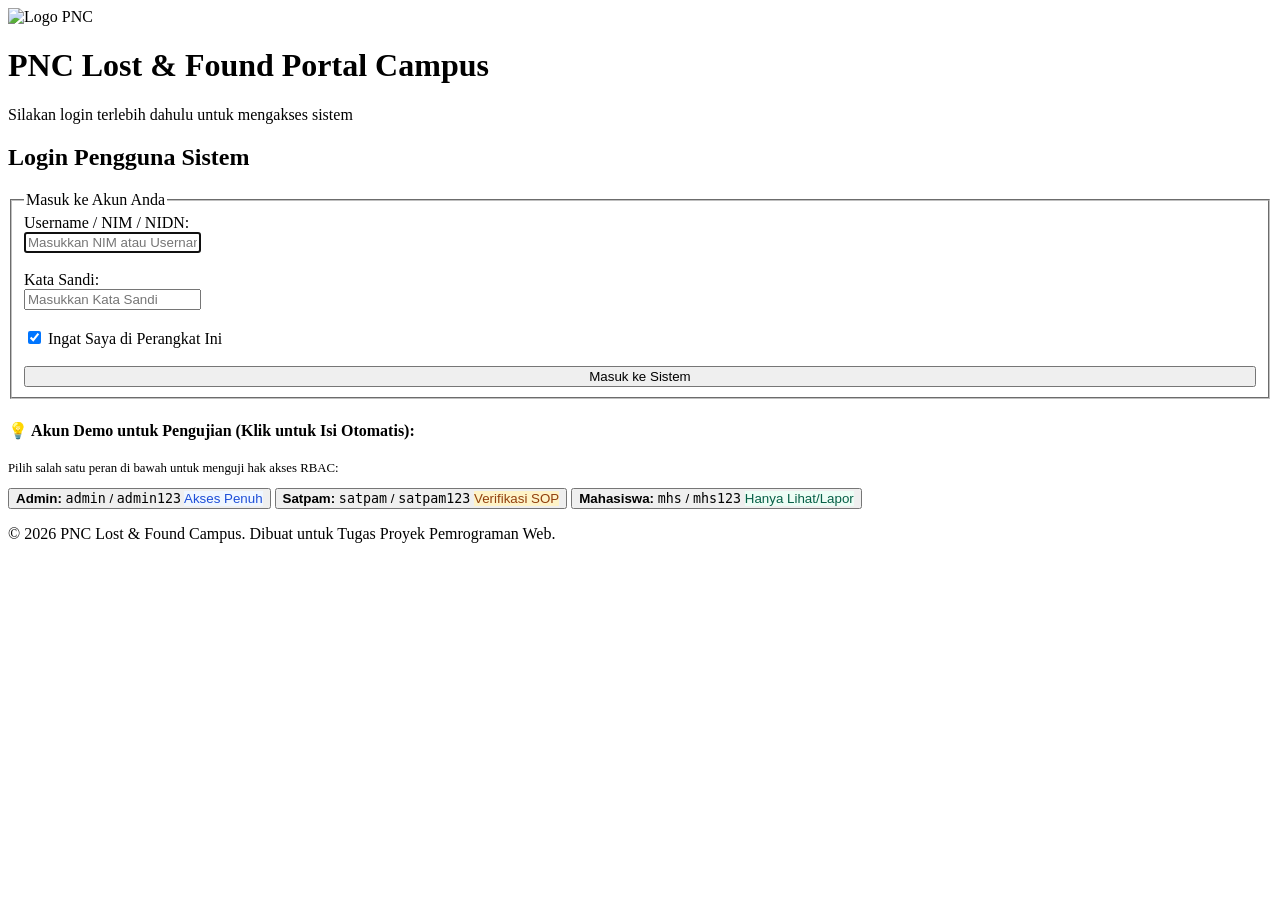
==== login.html @ 86faf78c "menambahkan index dan login" ====
<!DOCTYPE html>
<html lang="id">
<head>
    <meta charset="UTF-8">
    <meta name="viewport" content="width=device-width, initial-scale=1.0">
    <title>Login - PNC Lost & Found Campus</title>
    <link rel="stylesheet" href="style.css">
</head>
<body>

    <div class="login-wrapper">
        <header class="login-header">
            <img src="Logo-PNC-3.png" alt="Logo PNC" class="login-logo">
            <h1>PNC Lost &amp; Found Portal Campus</h1>
            <p>Silakan login terlebih dahulu untuk mengakses sistem</p>
        </header>

        <main>
            <section>
                <h2>Login Pengguna Sistem</h2>
                <div id="login-error" class="login-error-alert" role="alert"></div>
                
                <form id="login-form" onsubmit="handleLogin(event)">
                    <fieldset>
                        <legend>Masuk ke Akun Anda</legend>

                        <label for="username">Username / NIM / NIDN:</label><br>
                        <input type="text" id="username" name="username" placeholder="Masukkan NIM atau Username" required autofocus><br><br>

                        <label for="password">Kata Sandi:</label><br>
                        <input type="password" id="password" name="password" placeholder="Masukkan Kata Sandi" required><br><br>

                        <input type="checkbox" id="remember" name="remember" checked>
                        <label for="remember">Ingat Saya di Perangkat Ini</label><br><br>

                        <button type="submit" id="btn-login" style="width: 100%;">Masuk ke Sistem</button>
                    </fieldset>
                </form>

                <!-- Box Bantuan Akun Demo untuk Pengujian -->
                <div class="login-demo-box">
                    <h4>💡 Akun Demo untuk Pengujian (Klik untuk Isi Otomatis):</h4>
                    <p style="font-size: 0.8rem; color: var(--text-muted); margin: 0 0 0.75rem 0;">Pilih salah satu peran di bawah untuk menguji hak akses RBAC:</p>
                    <div class="demo-account-list">
                        <button type="button" class="demo-account-btn" onclick="quickFill('admin')" title="Klik untuk isi form dengan akun Admin">
                            <span><strong>Admin:</strong> <code>admin</code> / <code>admin123</code></span>
                            <span class="badge" style="background: #EFF6FF; color: #1D4ED8;">Akses Penuh</span>
                        </button>
                        <button type="button" class="demo-account-btn" onclick="quickFill('satpam')" title="Klik untuk isi form dengan akun Satpam">
                            <span><strong>Satpam:</strong> <code>satpam</code> / <code>satpam123</code></span>
                            <span class="badge" style="background: #FEF3C7; color: #92400E;">Verifikasi SOP</span>
                        </button>
                        <button type="button" class="demo-account-btn" onclick="quickFill('mhs')" title="Klik untuk isi form dengan akun Mahasiswa">
                            <span><strong>Mahasiswa:</strong> <code>mhs</code> / <code>mhs123</code></span>
                            <span class="badge" style="background: #ECFDF5; color: #065F46;">Hanya Lihat/Lapor</span>
                        </button>
                    </div>
                </div>
            </section>
        </main>

        <footer>
            <p>&copy; 2026 PNC Lost &amp; Found Campus. Dibuat untuk Tugas Proyek Pemrograman Web.</p>
        </footer>
    </div>

    <!-- Script Autentikasi Mock & RBAC Storage -->
    <script>
        const ACCOUNTS = {
            'admin': { pass: 'admin123', role: 'admin', label: 'Admin', name: 'Administrator' },
            'satpam': { pass: 'satpam123', role: 'satpam', label: 'Satpam', name: 'Petugas Satpam' },
            'mhs': { pass: 'mhs123', role: 'mahasiswa', label: 'Mahasiswa', name: 'Mahasiswa PNC' }
        };

        function quickFill(user) {
            if (ACCOUNTS[user]) {
                document.getElementById('username').value = user;
                document.getElementById('password').value = ACCOUNTS[user].pass;
                const err = document.getElementById('login-error');
                if (err) err.style.display = 'none';
            }
        }

        function handleLogin(e) {
            e.preventDefault();
            const u = document.getElementById('username').value.trim();
            const p = document.getElementById('password').value;
            const errBox = document.getElementById('login-error');

            if (ACCOUNTS[u] && ACCOUNTS[u].pass === p) {
                const acc = ACCOUNTS[u];
                localStorage.setItem('pnc_user_role', 'role-' + acc.role);
                localStorage.setItem('pnc_username', u);
                localStorage.setItem('pnc_role_label', acc.label);
                localStorage.setItem('pnc_display_name', acc.name);
                // Redirect langsung ke dashboard sesuai kebutuhan BRD
                window.location.href = 'dashboard.html';
            } else {
                errBox.textContent = 'Username atau kata sandi tidak valid. Silakan gunakan salah satu akun demo di bawah.';
                errBox.style.display = 'block';
            }
        }
    </script>
</body>
</html>
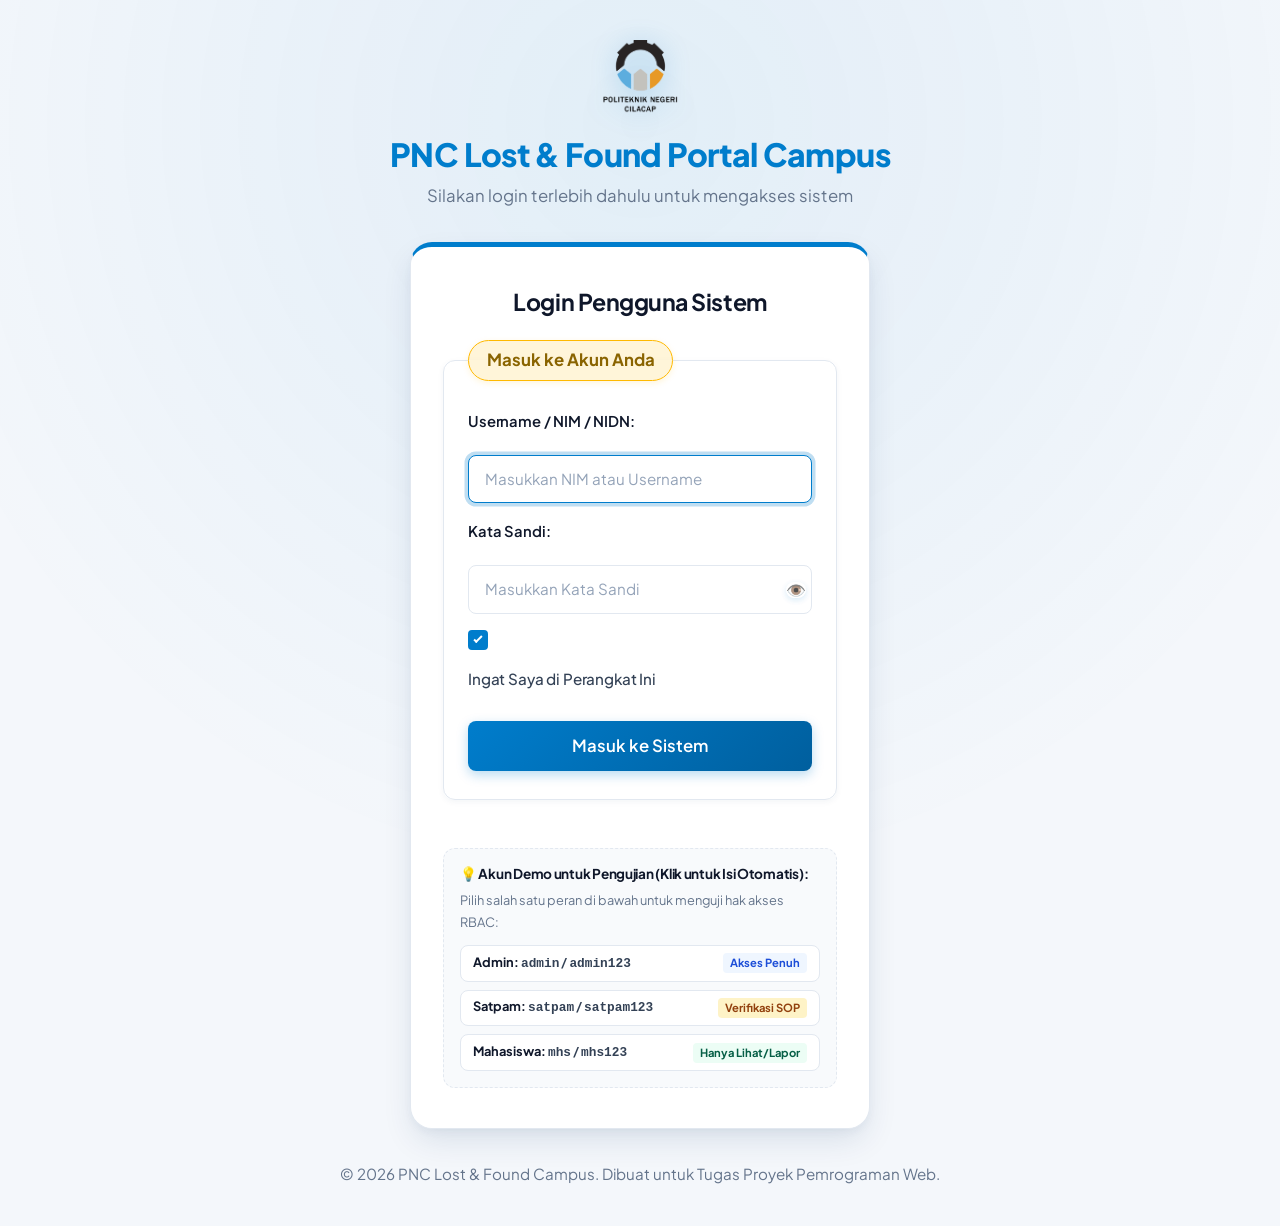
==== commit a239976d: "nambah file doang" ====
--- a/login.html
+++ b/login.html
@@ -5,6 +5,8 @@
     <meta name="viewport" content="width=device-width, initial-scale=1.0">
     <title>Login - PNC Lost & Found Campus</title>
     <link rel="stylesheet" href="style.css">
+    <script src="script.js"></script>
+</body>
 </head>
 <body>
 
--- a/style.css
+++ b/style.css
@@ -0,0 +1,2383 @@
+/* ==========================================================================
+   PNC LOST & FOUND CAMPUS - MODERN ADMIN DASHBOARD STYLESHEET
+   Design System:
+     Primary:        #007DCC (Royal Electric Blue - Sidebar & Brand)
+     Accent:         #FFB900 (Vibrant Warm Gold / Amber - Highlights & Badges)
+     Danger/Logout:  #D10056 (Vivid Crimson - Logout & Urgent Alerts)
+     Darker Accent:  #B2054C (Deep Rich Crimson Wine - Hover / Active)
+   Pure CSS Sidebar: Toggleable via CSS Checkbox Hack (NO JavaScript)
+   ========================================================================== */
+
+/* 1. Google Font Import */
+@import url('https://fonts.googleapis.com/css2?family=Plus+Jakarta+Sans:ital,wght@0,300;0,400;0,500;0,600;0,700;0,800;1,400;1,500&display=swap');
+
+/* 2. Design Tokens & CSS Custom Properties */
+:root {
+    /* Brand Core Palette */
+    --color-primary: #007DCC;
+    --color-primary-rgb: 0, 125, 204;
+    --color-primary-hover: #005F9E;
+    --color-primary-dark: #053358;
+    --color-primary-soft: rgba(0, 125, 204, 0.08);
+
+    --color-accent-gold: #FFB900;
+    --color-accent-gold-rgb: 255, 185, 0;
+    --color-accent-gold-hover: #E5A600;
+    --color-accent-gold-soft: rgba(255, 185, 0, 0.15);
+
+    --color-danger-logout: #D10056;
+    --color-danger-logout-rgb: 209, 0, 86;
+    --color-danger-hover: #B2054C;
+    --color-danger-soft: rgba(209, 0, 86, 0.12);
+
+    --color-accent-darker: #B2054C;
+    --color-accent-darker-hover: #8F043D;
+
+    /* Backgrounds & Canvas */
+    --color-bg-canvas: #F4F7FB;
+    --surface-card: #FFFFFF;
+    --surface-subtle: #F8FAFD;
+    --surface-border: #E2E8F0;
+    --surface-border-hover: #CBD5E1;
+
+    /* Typography & Contrast */
+    --text-heading: #0F172A;
+    --text-body: #334155;
+    --text-muted: #64748B;
+    --text-light: #94A3B8;
+    --text-white: #FFFFFF;
+
+    /* Layout Dimensions */
+    --sidebar-width: 270px;
+
+    /* Shadows & Elevation */
+    --shadow-xs: 0 1px 2px rgba(0, 0, 0, 0.04);
+    --shadow-sm: 0 2px 6px rgba(0, 50, 100, 0.05);
+    --shadow-md: 0 6px 18px -2px rgba(0, 50, 100, 0.08), 0 2px 6px -1px rgba(0, 50, 100, 0.04);
+    --shadow-lg: 0 14px 32px -4px rgba(0, 50, 100, 0.12), 0 4px 10px -2px rgba(0, 50, 100, 0.05);
+    --shadow-hover: 0 16px 36px -4px rgba(0, 50, 100, 0.15), 0 6px 14px -2px rgba(0, 50, 100, 0.06);
+    --shadow-focus: 0 0 0 3.5px rgba(0, 125, 204, 0.25);
+
+    /* Rounded Radii */
+    --radius-sm: 8px;
+    --radius-md: 12px;
+    --radius-lg: 16px;
+    --radius-xl: 22px;
+    --radius-pill: 9999px;
+
+    /* Smooth Transitions */
+    --transition-fast: 0.15s ease;
+    --transition-normal: 0.25s ease;
+    --transition-smooth: 0.32s cubic-bezier(0.2, 0.8, 0.2, 1);
+}
+
+/* 3. Global Reset & Base Setup */
+*, *::before, *::after {
+    box-sizing: border-box;
+    margin: 0;
+    padding: 0;
+}
+
+html {
+    scroll-behavior: smooth;
+    -webkit-font-smoothing: antialiased;
+    -moz-osx-font-smoothing: grayscale;
+    font-size: 16px;
+}
+
+body {
+    font-family: 'Plus Jakarta Sans', -apple-system, BlinkMacSystemFont, 'Segoe UI', Roboto, Helvetica, Arial, sans-serif;
+    background-color: var(--color-bg-canvas);
+    color: var(--text-body);
+    line-height: 1.65;
+    min-height: 100vh;
+    overflow-x: hidden;
+}
+
+/* Remove default harsh horizontal rules from legacy HTML markup */
+hr {
+    display: none;
+}
+
+img {
+    max-width: 100%;
+    height: auto;
+    display: block;
+}
+
+/* 4. Typography Hierarchy & Contrast */
+h1, h2, h3, h4, h5, h6 {
+    color: var(--text-heading);
+    font-weight: 700;
+    line-height: 1.25;
+    letter-spacing: -0.02em;
+}
+
+h1 {
+    font-size: 1.75rem;
+    font-weight: 800;
+}
+
+h2 {
+    font-size: 1.5rem;
+    margin-bottom: 0.85rem;
+    position: relative;
+}
+
+h3 {
+    font-size: 1.2rem;
+    margin-bottom: 0.75rem;
+}
+
+p {
+    margin-bottom: 1rem;
+    font-size: 0.95rem;
+}
+
+p:last-child {
+    margin-bottom: 0;
+}
+
+strong {
+    color: var(--text-heading);
+    font-weight: 700;
+}
+
+small {
+    font-size: 0.85rem;
+    color: var(--text-muted);
+}
+
+a {
+    color: var(--color-primary);
+    text-decoration: none;
+    font-weight: 600;
+    transition: color var(--transition-fast), transform var(--transition-fast);
+}
+
+a:hover {
+    color: var(--color-primary-hover);
+}
+
+a:focus-visible {
+    outline: 2px solid var(--color-primary);
+    outline-offset: 3px;
+    border-radius: var(--radius-sm);
+}
+
+/* ==========================================================================
+   5. PURE CSS SIDEBAR TOGGLE (CSS CHECKBOX HACK - NO JAVASCRIPT)
+   ========================================================================== */
+
+/* The hidden checkbox input controller */
+.sidebar-toggle-input {
+    position: fixed;
+    top: -9999px;
+    left: -9999px;
+    opacity: 0;
+    pointer-events: none;
+    visibility: hidden;
+}
+
+/* Mobile Backdrop Overlay */
+.sidebar-backdrop {
+    display: none;
+    position: fixed;
+    inset: 0;
+    background: rgba(5, 51, 88, 0.5);
+    backdrop-filter: blur(3px);
+    -webkit-backdrop-filter: blur(3px);
+    z-index: 998;
+    opacity: 0;
+    pointer-events: none;
+    transition: opacity var(--transition-smooth);
+    cursor: pointer;
+}
+
+/* Hamburger Menu Toggle Button (Label) */
+.sidebar-toggle-btn {
+    display: inline-flex;
+    flex-direction: column;
+    justify-content: center;
+    align-items: center;
+    gap: 4.5px;
+    width: 42px;
+    height: 42px;
+    background: var(--color-primary-soft);
+    border: 1.5px solid rgba(0, 125, 204, 0.18);
+    border-radius: var(--radius-sm);
+    cursor: pointer;
+    transition: all var(--transition-normal);
+    flex-shrink: 0;
+}
+
+.sidebar-toggle-btn:hover {
+    background: var(--color-primary);
+    border-color: var(--color-primary);
+    box-shadow: 0 4px 12px rgba(0, 125, 204, 0.25);
+}
+
+.sidebar-toggle-btn:hover .hamburger-bar {
+    background: #FFFFFF;
+}
+
+.hamburger-bar {
+    width: 20px;
+    height: 2.2px;
+    background: var(--color-primary);
+    border-radius: 2px;
+    transition: all var(--transition-normal);
+}
+
+/* Mobile Sidebar Close Button inside Sidebar Header */
+.sidebar-close-btn {
+    display: none;
+    width: 32px;
+    height: 32px;
+    border-radius: 8px;
+    background: rgba(255, 255, 255, 0.15);
+    color: #FFFFFF;
+    font-size: 1.4rem;
+    line-height: 1;
+    align-items: center;
+    justify-content: center;
+    cursor: pointer;
+    margin-left: auto;
+    transition: background var(--transition-fast);
+}
+
+.sidebar-close-btn:hover {
+    background: rgba(255, 255, 255, 0.28);
+}
+
+/* ==========================================================================
+   6. Sidebar Layout & Sliding Transitions
+   ========================================================================== */
+
+/* Main Layout Wrapper */
+.app-layout {
+    display: flex;
+    min-height: 100vh;
+    background-color: var(--color-bg-canvas);
+    width: 100%;
+    position: relative;
+}
+
+/* Left Sidebar */
+.sidebar {
+    width: var(--sidebar-width);
+    height: 100vh;
+    position: fixed;
+    top: 0;
+    left: 0;
+    bottom: 0;
+    background: linear-gradient(180deg, #007DCC 0%, #005F9E 100%);
+    color: var(--text-white);
+    display: flex;
+    flex-direction: column;
+    z-index: 100;
+    box-shadow: 4px 0 24px rgba(0, 45, 90, 0.18);
+    border-right: 1px solid rgba(255, 255, 255, 0.12);
+    transition: transform var(--transition-smooth), width var(--transition-smooth);
+}
+
+/* Sidebar Brand Header with Logo-PNC-3.png */
+.sidebar-brand {
+    padding: 1.6rem 1.25rem 1.4rem;
+    display: flex;
+    flex-direction: column;
+    align-items: center;
+    text-align: center;
+    position: relative;
+    border-bottom: 1px solid rgba(255, 255, 255, 0.15);
+    background: rgba(0, 0, 0, 0.08);
+}
+
+.brand-logo-container {
+    display: flex;
+    flex-direction: column;
+    align-items: center;
+    justify-content: center;
+    width: 100%;
+}
+
+.sidebar-logo {
+    width: 70px;
+    height: auto;
+    object-fit: contain;
+    margin-bottom: 10px;
+    filter: drop-shadow(0 4px 10px rgba(0, 0, 0, 0.3));
+    transition: transform var(--transition-fast);
+    display: block;
+}
+
+.sidebar-logo:hover {
+    transform: scale(1.06);
+}
+
+.brand-text {
+    display: flex;
+    flex-direction: column;
+    align-items: center;
+}
+
+.brand-title {
+    font-weight: 800;
+    font-size: 1.05rem;
+    color: var(--text-white);
+    line-height: 1.25;
+    letter-spacing: -0.01em;
+}
+
+.brand-tag {
+    font-size: 0.65rem;
+    font-weight: 700;
+    letter-spacing: 0.1em;
+    color: var(--color-accent-gold);
+    margin-top: 4px;
+    background: rgba(255, 185, 0, 0.15);
+    padding: 2px 8px;
+    border-radius: var(--radius-pill);
+    border: 1px solid rgba(255, 185, 0, 0.3);
+}
+
+/* Navigation Links */
+.sidebar-nav {
+    flex: 1;
+    padding: 1.25rem 0.85rem;
+    display: flex;
+    flex-direction: column;
+    gap: 0.45rem;
+    overflow-y: auto;
+}
+
+.nav-category {
+    font-size: 0.7rem;
+    font-weight: 800;
+    text-transform: uppercase;
+    letter-spacing: 0.08em;
+    color: rgba(255, 255, 255, 0.65);
+    padding: 0 0.65rem;
+    margin-bottom: 0.35rem;
+    display: block;
+}
+
+.nav-link {
+    display: flex;
+    align-items: center;
+    gap: 0.85rem;
+    padding: 0.75rem 1rem;
+    color: rgba(255, 255, 255, 0.9);
+    font-size: 0.925rem;
+    font-weight: 600;
+    border-radius: 10px;
+    text-decoration: none;
+    transition: all var(--transition-fast);
+}
+
+.nav-link .nav-icon {
+    flex-shrink: 0;
+    stroke: currentColor;
+    transition: transform var(--transition-fast);
+}
+
+.nav-link:hover {
+    background: rgba(255, 255, 255, 0.16);
+    color: var(--text-white);
+    transform: translateX(4px);
+}
+
+.nav-link:hover .nav-icon {
+    transform: scale(1.1);
+}
+
+/* Active Link State with Gold Indicator */
+.nav-link.active {
+    background: var(--surface-card);
+    color: var(--color-primary);
+    font-weight: 700;
+    box-shadow: 0 4px 14px rgba(0, 0, 0, 0.12);
+    border-left: 4px solid var(--color-accent-gold);
+}
+
+.nav-link.active .nav-icon {
+    stroke: var(--color-primary);
+}
+
+/* Sidebar Footer (Logout Section) */
+.sidebar-footer {
+    padding: 1rem 0.85rem;
+    border-top: 1px solid rgba(255, 255, 255, 0.15);
+    background: rgba(0, 0, 0, 0.08);
+}
+
+/* Danger / Logout Button Highlight */
+.logout-btn {
+    background: linear-gradient(135deg, var(--color-danger-logout) 0%, var(--color-accent-darker) 100%) !important;
+    color: var(--text-white) !important;
+    font-weight: 700 !important;
+    border-radius: 10px;
+    box-shadow: 0 4px 14px rgba(209, 0, 86, 0.35);
+    border: 1px solid rgba(255, 255, 255, 0.25);
+    display: flex;
+    align-items: center;
+    gap: 0.85rem;
+    padding: 0.75rem 1rem;
+    transition: all var(--transition-normal);
+}
+
+.logout-btn .nav-icon {
+    stroke: var(--text-white) !important;
+}
+
+.logout-btn:hover {
+    background: linear-gradient(135deg, var(--color-accent-darker) 0%, #8E033C 100%) !important;
+    transform: translateY(-2px) !important;
+    box-shadow: 0 6px 18px rgba(209, 0, 86, 0.48);
+}
+
+.logout-btn:active {
+    transform: translateY(0) !important;
+    box-shadow: 0 2px 6px rgba(209, 0, 86, 0.25);
+}
+
+/* ==========================================================================
+   7. Main Content Area & Desktop Content Push
+   ========================================================================== */
+.main-wrapper {
+    margin-left: var(--sidebar-width);
+    flex: 1;
+    min-height: 100vh;
+    display: flex;
+    flex-direction: column;
+    background-color: var(--color-bg-canvas);
+    width: calc(100% - var(--sidebar-width));
+    transition: margin-left var(--transition-smooth), width var(--transition-smooth);
+}
+
+/* Topbar Header */
+.topbar {
+    background: var(--surface-card);
+    border-bottom: 2px solid var(--surface-border);
+    border-top: 4px solid var(--color-accent-gold);
+    padding: 1.25rem 2rem;
+    box-shadow: 0 2px 10px rgba(0, 45, 90, 0.04);
+}
+
+.topbar-left {
+    display: flex;
+    align-items: center;
+    gap: 1.25rem;
+}
+
+.topbar-title h1 {
+    font-size: 1.55rem;
+    color: var(--text-heading);
+    font-weight: 800;
+    margin-bottom: 0.2rem;
+    letter-spacing: -0.02em;
+}
+
+.topbar-title p {
+    color: var(--text-muted);
+    font-size: 0.9rem;
+    margin: 0;
+}
+
+/* Main Content Container inside main-wrapper */
+.main-wrapper main {
+    flex: 1;
+    width: 100%;
+    max-width: 1200px;
+    margin: 2rem auto;
+    padding: 0 2rem;
+    display: flex;
+    flex-direction: column;
+    gap: 2rem;
+}
+
+/* Layout for index page containing aside */
+@media (min-width: 1024px) {
+    .main-wrapper main:has(aside) {
+        display: grid;
+        grid-template-columns: 1fr 340px;
+        gap: 2rem;
+        align-items: start;
+    }
+
+    /* All sections before reports span full width across both columns */
+    .main-wrapper main:has(aside) > section:not(.reports-section) {
+        grid-column: 1 / -1;
+    }
+
+    /* Reports section sits in the primary column */
+    .main-wrapper main:has(aside) > .reports-section {
+        grid-column: 1;
+    }
+
+    /* Aside sticky in right column */
+    .main-wrapper main:has(aside) > aside {
+        grid-column: 2;
+        position: sticky;
+        top: 2rem;
+    }
+}
+
+/* ==========================================================================
+   8. Desktop Toggle Logic (Push / Collapse Content)
+   ========================================================================== */
+@media (min-width: 992px) {
+    /* When checkbox is checked on desktop, collapse sidebar and expand content */
+    .sidebar-toggle-input:checked ~ .app-layout .sidebar {
+        transform: translateX(-100%);
+    }
+
+    .sidebar-toggle-input:checked ~ .app-layout .main-wrapper {
+        margin-left: 0;
+        width: 100%;
+    }
+}
+
+/* ==========================================================================
+   9. Mobile & Tablet Toggle Logic (Slide In Over Content + Backdrop)
+   ========================================================================== */
+@media (max-width: 991px) {
+    /* Main wrapper full width on mobile */
+    .main-wrapper {
+        margin-left: 0;
+        width: 100%;
+    }
+
+    /* Sidebar starts hidden off-screen to the left */
+    .sidebar {
+        position: fixed;
+        top: 0;
+        left: 0;
+        width: 280px;
+        max-width: 85vw;
+        height: 100vh;
+        transform: translateX(-100%);
+        z-index: 1000;
+        box-shadow: none;
+    }
+
+    .sidebar-close-btn {
+        display: inline-flex;
+    }
+
+    /* When checked on mobile, slide sidebar IN over content */
+    .sidebar-toggle-input:checked ~ .app-layout .sidebar {
+        transform: translateX(0);
+        box-shadow: 10px 0 35px rgba(0, 45, 90, 0.35);
+    }
+
+    /* Show backdrop overlay to darken background and allow tap-to-close */
+    .sidebar-toggle-input:checked ~ .sidebar-backdrop {
+        display: block;
+        opacity: 1;
+        pointer-events: auto;
+    }
+
+    .topbar {
+        padding: 1rem 1.25rem;
+    }
+
+    .topbar-left {
+        gap: 0.85rem;
+    }
+
+    .topbar-title h1 {
+        font-size: 1.3rem;
+    }
+
+    .topbar-title p {
+        font-size: 0.825rem;
+    }
+
+    .main-wrapper main {
+        padding: 0 1rem;
+        margin: 1.25rem auto;
+        gap: 1.25rem;
+    }
+
+    section, aside {
+        padding: 1.25rem 1rem;
+    }
+}
+
+/* ==========================================================================
+   10. Dashboard Found Items Visual Category Cards (dashboard.html Requirement)
+   ========================================================================== */
+.found-categories-card {
+    background: var(--surface-card);
+    border-radius: var(--radius-lg);
+    border: 1px solid var(--surface-border);
+    box-shadow: var(--shadow-sm);
+    padding: 1.75rem 2rem;
+    margin-bottom: 0.5rem;
+}
+
+.section-header-flex {
+    display: flex;
+    justify-content: space-between;
+    align-items: flex-start;
+    gap: 1rem;
+    margin-bottom: 1.25rem;
+    flex-wrap: wrap;
+}
+
+.section-header-flex h3 {
+    margin-bottom: 0.25rem;
+    color: var(--text-heading);
+}
+
+.section-header-flex p {
+    color: var(--text-muted);
+    font-size: 0.9rem;
+    margin: 0;
+}
+
+.view-all-link {
+    display: inline-flex;
+    align-items: center;
+    gap: 0.4rem;
+    font-size: 0.875rem;
+    font-weight: 700;
+    color: var(--color-primary);
+    background: var(--color-primary-soft);
+    padding: 0.45rem 1rem;
+    border-radius: var(--radius-pill);
+    border: 1px solid rgba(0, 125, 204, 0.15);
+    transition: all var(--transition-fast);
+}
+
+.view-all-link:hover {
+    background: var(--color-primary);
+    color: var(--text-white);
+    transform: translateX(3px);
+}
+
+/* Category Grid */
+.category-grid {
+    display: grid;
+    grid-template-columns: repeat(auto-fit, minmax(230px, 1fr));
+    gap: 1rem;
+}
+
+/* Individual Category Card (Anchor Link) */
+.category-card {
+    display: flex;
+    align-items: center;
+    gap: 1rem;
+    padding: 1.15rem 1.25rem;
+    background: var(--surface-subtle);
+    border: 1.5px solid var(--surface-border);
+    border-radius: var(--radius-md);
+    text-decoration: none;
+    transition: all var(--transition-normal);
+    position: relative;
+    overflow: hidden;
+}
+
+.category-card:hover {
+    background: #FFFFFF;
+    transform: translateY(-3px);
+    box-shadow: var(--shadow-md);
+    border-color: var(--color-primary);
+}
+
+/* Category Icon Wrapper */
+.category-icon-wrapper {
+    width: 48px;
+    height: 48px;
+    border-radius: 12px;
+    display: flex;
+    align-items: center;
+    justify-content: center;
+    flex-shrink: 0;
+    transition: transform var(--transition-fast);
+}
+
+.category-card:hover .category-icon-wrapper {
+    transform: scale(1.1);
+}
+
+/* Distinct Themes per Category */
+.icon-elektronik {
+    background: rgba(0, 125, 204, 0.12);
+    color: var(--color-primary);
+}
+
+.icon-dokumen {
+    background: rgba(255, 185, 0, 0.16);
+    color: #B28200;
+}
+
+.icon-aksesoris {
+    background: rgba(209, 0, 86, 0.12);
+    color: var(--color-danger-logout);
+}
+
+.icon-kunci {
+    background: rgba(5, 150, 105, 0.14);
+    color: #059669;
+}
+
+/* Category Info */
+.category-info {
+    flex: 1;
+    display: flex;
+    flex-direction: column;
+}
+
+.category-info h4 {
+    font-size: 0.95rem;
+    font-weight: 700;
+    color: var(--text-heading);
+    margin-bottom: 0.2rem;
+    line-height: 1.3;
+}
+
+.category-info span {
+    font-size: 0.8rem;
+    font-weight: 500;
+    color: var(--text-muted);
+}
+
+.category-badge-arrow {
+    color: var(--text-light);
+    font-size: 1.1rem;
+    transition: transform var(--transition-fast), color var(--transition-fast);
+}
+
+.category-card:hover .category-badge-arrow {
+    transform: translateX(4px);
+    color: var(--color-primary);
+}
+
+/* Item Link inside Dashboard Log Table */
+.item-link {
+    display: inline-flex;
+    align-items: center;
+    gap: 0.5rem;
+    color: var(--text-heading);
+    font-weight: 600;
+    transition: color var(--transition-fast);
+}
+
+.item-link:hover {
+    color: var(--color-primary);
+}
+
+.item-type-icon {
+    font-size: 1.1rem;
+}
+
+/* ==========================================================================
+   11. Card-Based Content & Form Components
+   ========================================================================== */
+section, aside {
+    background-color: var(--surface-card);
+    padding: 2rem;
+    border-radius: var(--radius-lg);
+    border: 1px solid var(--surface-border);
+    box-shadow: var(--shadow-sm);
+    transition: transform var(--transition-fast), box-shadow var(--transition-normal);
+}
+
+section:hover, aside:hover {
+    box-shadow: var(--shadow-md);
+}
+
+/* Hero Card */
+.main-wrapper main > section:first-of-type:not(:has(table)):not(:has(input[type="password"])) {
+    background: linear-gradient(135deg, #FFFFFF 0%, #F5F9FE 100%);
+    border-left: 5px solid var(--color-primary);
+    position: relative;
+    overflow: hidden;
+}
+
+.main-wrapper main > section:first-of-type h2 {
+    color: var(--color-primary);
+    font-size: 1.6rem;
+}
+
+.main-wrapper main > section:first-of-type p {
+    color: var(--text-body);
+    font-size: 1.05rem;
+    max-width: 900px;
+}
+
+/* Search Form Grid */
+section:has(#search) form {
+    display: flex;
+    flex-direction: column;
+    gap: 1.1rem;
+    margin-top: 1rem;
+}
+
+@media (min-width: 768px) {
+    section:has(#search) form {
+        display: grid;
+        grid-template-columns: 2fr 1.3fr 1.1fr auto;
+        align-items: end;
+        gap: 1rem;
+    }
+
+    section:has(#search) form > label {
+        grid-column: span 1;
+    }
+}
+
+/* Form Controls */
+form {
+    display: flex;
+    flex-direction: column;
+    gap: 1.25rem;
+}
+
+form br {
+    display: none;
+}
+
+label {
+    display: inline-block;
+    font-size: 0.925rem;
+    font-weight: 600;
+    color: var(--text-heading);
+    margin-bottom: 0.35rem;
+    letter-spacing: -0.01em;
+}
+
+input[type="text"],
+input[type="search"],
+input[type="password"],
+input[type="email"],
+input[type="tel"],
+input[type="date"],
+input[type="time"],
+select,
+textarea {
+    width: 100%;
+    padding: 0.75rem 1rem;
+    font-family: inherit;
+    font-size: 0.95rem;
+    color: var(--text-body);
+    background-color: var(--surface-card);
+    border: 1.5px solid var(--surface-border);
+    border-radius: var(--radius-sm);
+    transition: border-color var(--transition-fast), box-shadow var(--transition-fast), background-color var(--transition-fast);
+    line-height: 1.5;
+}
+
+input[type="text"]:hover,
+input[type="search"]:hover,
+input[type="password"]:hover,
+input[type="email"]:hover,
+input[type="tel"]:hover,
+input[type="date"]:hover,
+input[type="time"]:hover,
+select:hover,
+textarea:hover {
+    border-color: var(--surface-border-hover);
+}
+
+input[type="text"]:focus,
+input[type="search"]:focus,
+input[type="password"]:focus,
+input[type="email"]:focus,
+input[type="tel"]:focus,
+input[type="date"]:focus,
+input[type="time"]:focus,
+select:focus,
+textarea:focus {
+    outline: none;
+    border-color: var(--color-primary);
+    box-shadow: var(--shadow-focus);
+    background-color: #FFFFFF;
+}
+
+input::placeholder,
+textarea::placeholder {
+    color: var(--text-light);
+    font-weight: 400;
+}
+
+textarea {
+    min-height: 110px;
+    resize: vertical;
+}
+
+select {
+    cursor: pointer;
+    appearance: none;
+    -webkit-appearance: none;
+    -moz-appearance: none;
+    background-image: url("data:image/svg+xml,%3Csvg xmlns='http://www.w3.org/2000/svg' width='16' height='16' viewBox='0 0 24 24' fill='none' stroke='%23007DCC' stroke-width='2' stroke-linecap='round' stroke-linejoin='round'%3E%3Cpolyline points='6 9 12 15 18 9'%3E%3C/polyline%3E%3C/svg%3E");
+    background-repeat: no-repeat;
+    background-position: right 1rem center;
+    background-size: 16px 16px;
+    padding-right: 2.5rem;
+}
+
+input[type="file"] {
+    width: 100%;
+    padding: 0.65rem 0.85rem;
+    background-color: var(--surface-subtle);
+    border: 1.5px dashed var(--surface-border);
+    border-radius: var(--radius-sm);
+    cursor: pointer;
+    font-size: 0.875rem;
+    transition: all var(--transition-fast);
+}
+
+input[type="file"]:hover {
+    border-color: var(--color-primary);
+    background-color: var(--color-primary-soft);
+}
+
+input[type="file"]::file-selector-button {
+    background-color: var(--color-primary);
+    color: var(--text-white);
+    border: none;
+    padding: 0.5rem 1rem;
+    border-radius: var(--radius-sm);
+    font-size: 0.85rem;
+    font-weight: 600;
+    cursor: pointer;
+    margin-right: 1rem;
+    transition: background-color var(--transition-fast);
+}
+
+input[type="file"]::file-selector-button:hover {
+    background-color: var(--color-primary-hover);
+}
+
+input[type="checkbox"] {
+    appearance: none;
+    -webkit-appearance: none;
+    width: 1.25rem;
+    height: 1.25rem;
+    border: 2px solid var(--surface-border);
+    border-radius: 4px;
+    outline: none;
+    cursor: pointer;
+    vertical-align: middle;
+    position: relative;
+    background-color: #FFFFFF;
+    transition: all var(--transition-fast);
+    margin-right: 0.5rem;
+}
+
+input[type="checkbox"]:hover {
+    border-color: var(--color-primary);
+}
+
+input[type="checkbox"]:checked {
+    background-color: var(--color-primary);
+    border-color: var(--color-primary);
+}
+
+input[type="checkbox"]:checked::after {
+    content: '';
+    position: absolute;
+    left: 6px;
+    top: 2px;
+    width: 4px;
+    height: 9px;
+    border: solid white;
+    border-width: 0 2px 2px 0;
+    transform: rotate(45deg);
+}
+
+input[type="checkbox"]:focus-visible {
+    box-shadow: var(--shadow-focus);
+}
+
+input[type="checkbox"] + label,
+label:has(input[type="checkbox"]) {
+    font-weight: 500;
+    font-size: 0.95rem;
+    color: var(--text-body);
+    cursor: pointer;
+    vertical-align: middle;
+}
+
+fieldset {
+    border: 1.5px solid var(--surface-border);
+    border-radius: var(--radius-md);
+    padding: 1.75rem 1.5rem;
+    margin-bottom: 1.5rem;
+    background-color: #FFFFFF;
+    box-shadow: var(--shadow-sm);
+    display: flex;
+    flex-direction: column;
+    gap: 1rem;
+}
+
+legend {
+    font-size: 1.05rem;
+    font-weight: 700;
+    color: #8A6400;
+    padding: 0.35rem 1.1rem;
+    background: var(--color-accent-gold-soft);
+    border: 1.5px solid var(--color-accent-gold);
+    border-radius: var(--radius-pill);
+    box-shadow: 0 2px 6px rgba(255, 185, 0, 0.15);
+}
+
+/* Buttons */
+button {
+    font-family: inherit;
+    font-size: 0.95rem;
+    font-weight: 600;
+    padding: 0.75rem 1.6rem;
+    border-radius: var(--radius-sm);
+    cursor: pointer;
+    transition: all var(--transition-normal);
+    display: inline-flex;
+    align-items: center;
+    justify-content: center;
+    gap: 0.5rem;
+    border: none;
+    text-decoration: none;
+    line-height: 1.4;
+    white-space: nowrap;
+}
+
+button[type="submit"],
+button:not([type="reset"]):not([type="button"]) {
+    background: linear-gradient(135deg, var(--color-primary) 0%, var(--color-primary-hover) 100%);
+    color: var(--text-white);
+    box-shadow: 0 4px 12px rgba(0, 125, 204, 0.28);
+}
+
+button[type="submit"]:hover,
+button:not([type="reset"]):not([type="button"]):hover {
+    background: linear-gradient(135deg, var(--color-primary-hover) 0%, #004B7D 100%);
+    transform: translateY(-2px);
+    box-shadow: 0 6px 18px rgba(0, 125, 204, 0.38);
+}
+
+button[type="submit"]:active,
+button:not([type="reset"]):not([type="button"]):active {
+    transform: translateY(0);
+    box-shadow: 0 2px 6px rgba(0, 125, 204, 0.2);
+}
+
+button[type="reset"] {
+    background-color: #FFFFFF;
+    color: var(--text-body);
+    border: 1.5px solid var(--surface-border);
+    box-shadow: var(--shadow-sm);
+}
+
+button[type="reset"]:hover {
+    background-color: #FFF1F2;
+    border-color: #FECDD3;
+    color: var(--color-danger-logout);
+    transform: translateY(-2px);
+    box-shadow: 0 4px 12px rgba(209, 0, 86, 0.15);
+}
+
+button[type="reset"]:active {
+    transform: translateY(0);
+}
+
+button[type="button"] {
+    background-color: var(--color-primary);
+    color: var(--text-white);
+    font-size: 0.85rem;
+    padding: 0.5rem 1rem;
+    border-radius: var(--radius-pill);
+    box-shadow: 0 2px 6px rgba(0, 125, 204, 0.2);
+}
+
+button[type="button"]:hover {
+    background-color: var(--color-primary-hover);
+    transform: translateY(-1px);
+    box-shadow: 0 4px 10px rgba(0, 125, 204, 0.3);
+}
+
+button:disabled,
+button[disabled] {
+    background-color: #E2E8F0 !important;
+    background-image: none !important;
+    color: #94A3B8 !important;
+    border-color: transparent !important;
+    cursor: not-allowed !important;
+    transform: none !important;
+    box-shadow: none !important;
+    opacity: 0.75;
+}
+
+button:focus-visible {
+    outline: 2px solid var(--color-accent-gold);
+    outline-offset: 3px;
+}
+
+form > button[type="submit"] + button[type="reset"] {
+    margin-left: 0.75rem;
+}
+
+@media (max-width: 600px) {
+    button {
+        width: 100%;
+        padding: 0.85rem 1.25rem;
+        font-size: 1rem;
+    }
+
+    form > button[type="submit"] + button[type="reset"] {
+        margin-left: 0;
+        margin-top: 0.75rem;
+    }
+}
+
+/* ==========================================================================
+   12. Articles (Report Feed Cards in index.html)
+   ========================================================================== */
+article {
+    background: var(--surface-card);
+    border: 1px solid var(--surface-border);
+    border-radius: var(--radius-md);
+    padding: 1.75rem;
+    margin-bottom: 1.75rem;
+    transition: all var(--transition-smooth);
+    position: relative;
+    overflow: hidden;
+    border-left: 5px solid var(--color-danger-logout);
+}
+
+article:nth-of-type(2n) {
+    border-left-color: var(--color-accent-gold);
+}
+
+article:last-of-type {
+    margin-bottom: 0;
+}
+
+article:hover {
+    transform: translateY(-3px);
+    box-shadow: var(--shadow-hover);
+    border-color: rgba(0, 125, 204, 0.35);
+    border-left-color: var(--color-danger-logout);
+}
+
+article:nth-of-type(2n):hover {
+    border-left-color: var(--color-accent-gold);
+}
+
+article header {
+    background: transparent !important;
+    padding: 0 !important;
+    box-shadow: none !important;
+    border: none !important;
+    text-align: left !important;
+    margin-bottom: 1rem !important;
+}
+
+article header h3 {
+    display: flex;
+    align-items: center;
+    flex-wrap: wrap;
+    gap: 0.5rem;
+    color: var(--text-heading) !important;
+    font-size: 1.3rem;
+    font-weight: 700;
+    margin-bottom: 0.35rem;
+}
+
+article header p {
+    color: var(--text-muted) !important;
+    font-size: 0.875rem;
+    margin-bottom: 0.75rem;
+}
+
+article header p small {
+    display: inline-block;
+    background: var(--surface-subtle);
+    border: 1px solid var(--surface-border);
+    padding: 0.25rem 0.75rem;
+    border-radius: var(--radius-pill);
+    color: var(--text-heading);
+    font-weight: 600;
+}
+
+figure {
+    display: flex;
+    flex-direction: column;
+    gap: 0.75rem;
+    margin: 1.25rem 0;
+    padding: 1rem;
+    background-color: var(--surface-subtle);
+    border-radius: var(--radius-md);
+    border: 1px solid var(--surface-border);
+}
+
+@media (min-width: 600px) {
+    figure {
+        flex-direction: row;
+        align-items: center;
+        gap: 1.25rem;
+    }
+}
+
+figure img {
+    width: 120px;
+    height: 120px;
+    object-fit: cover;
+    border-radius: var(--radius-sm);
+    box-shadow: 0 4px 10px rgba(0, 0, 0, 0.08);
+    border: 2px solid #FFFFFF;
+    flex-shrink: 0;
+    background-color: var(--surface-subtle);
+}
+
+figcaption {
+    font-size: 0.875rem;
+    color: var(--text-muted);
+    font-style: italic;
+    line-height: 1.5;
+}
+
+article p {
+    margin-bottom: 0.65rem;
+    color: var(--text-body);
+}
+
+article a {
+    display: inline-flex;
+    align-items: center;
+    gap: 0.5rem;
+    background: var(--color-primary);
+    color: var(--text-white);
+    padding: 0.65rem 1.35rem;
+    border-radius: var(--radius-pill);
+    font-size: 0.9rem;
+    font-weight: 600;
+    margin-top: 1rem;
+    box-shadow: 0 3px 10px rgba(0, 125, 204, 0.25);
+    transition: all var(--transition-normal);
+}
+
+article a:hover {
+    background: var(--color-primary-hover);
+    color: var(--text-white);
+    transform: translateX(4px);
+    box-shadow: 0 5px 14px rgba(0, 125, 204, 0.35);
+}
+
+/* Sidebar Aside */
+aside {
+    background: linear-gradient(180deg, #FFFFFF 0%, #F5F9FE 100%);
+    border-left: 4px solid var(--color-accent-gold);
+    height: fit-content;
+}
+
+aside h3 {
+    color: var(--text-heading);
+    font-size: 1.25rem;
+    display: flex;
+    align-items: center;
+    gap: 0.5rem;
+}
+
+aside p {
+    color: var(--text-body);
+    font-size: 0.95rem;
+    line-height: 1.65;
+}
+
+/* ==========================================================================
+   13. Standalone Login Page Layout (login.html)
+   ========================================================================== */
+.login-wrapper {
+    min-height: 100vh;
+    display: flex;
+    flex-direction: column;
+    align-items: center;
+    justify-content: center;
+    padding: 2rem 1.25rem;
+    background: linear-gradient(135deg, #F4F7FB 0%, #E8EEF5 100%);
+}
+
+.login-header {
+    text-align: center;
+    margin-bottom: 2rem;
+}
+
+.login-header h1 {
+    color: var(--color-primary);
+    font-size: 2rem;
+    font-weight: 800;
+    margin-bottom: 0.5rem;
+}
+
+.login-header p {
+    color: var(--text-muted);
+    font-size: 1.05rem;
+}
+
+.login-wrapper main {
+    width: 100%;
+    max-width: 460px;
+}
+
+.login-wrapper main > section {
+    background-color: var(--surface-card);
+    padding: 2.5rem 2rem;
+    box-shadow: var(--shadow-lg);
+    border-radius: var(--radius-xl);
+    border-top: 5px solid var(--color-primary);
+}
+
+.login-wrapper main > section h2 {
+    text-align: center;
+    font-size: 1.45rem;
+    margin-bottom: 1.5rem;
+    color: var(--text-heading);
+}
+
+.login-wrapper button[type="submit"] {
+    width: 100%;
+    padding: 0.85rem;
+    font-size: 1.05rem;
+    margin-top: 0.5rem;
+    justify-content: center;
+}
+
+.login-wrapper footer {
+    margin-top: 2rem;
+    text-align: center;
+    color: var(--text-muted);
+    font-size: 0.875rem;
+}
+
+/* ==========================================================================
+   14. Tables Layout (dashboard.html)
+   ========================================================================== */
+section:has(table) {
+    overflow-x: auto;
+    -webkit-overflow-scrolling: touch;
+}
+
+/* Horizontal Scroll Container Wrapper */
+.table-responsive {
+    width: 100%;
+    overflow-x: auto;
+    -webkit-overflow-scrolling: touch;
+    margin: 1.25rem 0;
+    background-color: var(--surface-card);
+    border-radius: var(--radius-md);
+    border: 1px solid var(--surface-border);
+    box-shadow: var(--shadow-sm);
+}
+
+.table-responsive table {
+    width: 100%;
+    min-width: 920px; /* Guarantees spacious layout and avoids cell squishing */
+    border-collapse: separate;
+    border-spacing: 0;
+    margin: 0;
+    border: none !important;
+}
+
+table {
+    width: 100%;
+    border-collapse: separate;
+    border-spacing: 0;
+    margin: 1.25rem 0;
+    background-color: var(--surface-card);
+    border-radius: var(--radius-md);
+    overflow: hidden;
+    border: none !important;
+}
+
+table[border] {
+    border: none !important;
+}
+
+/* Table Headers & Cells with No-Wrap & Spacious Padding */
+th, td {
+    white-space: nowrap; /* Keeps text strictly on one line without awkward wrapping */
+    padding: 1.15rem 1.45rem; /* Generous spacious padding for a clean, professional look */
+    vertical-align: middle;
+}
+
+th {
+    background-color: #005C99;
+    color: var(--text-white);
+    font-weight: 700;
+    font-size: 0.875rem;
+    text-transform: uppercase;
+    letter-spacing: 0.05em;
+    text-align: left;
+    border: none !important;
+}
+
+td {
+    font-size: 0.925rem;
+    color: var(--text-body);
+    border-bottom: 1px solid var(--surface-border) !important;
+    border-top: none !important;
+    border-left: none !important;
+    border-right: none !important;
+    background-color: #FFFFFF;
+    transition: background-color var(--transition-fast);
+}
+
+tbody tr:last-child td {
+    border-bottom: none !important;
+}
+
+tbody tr:hover td {
+    background-color: var(--color-primary-soft);
+}
+
+/* KPI Summary Table (Only for Statistics counters on Homepage) */
+.stats-section table,
+.stats-table {
+    margin-top: 1rem;
+    border: 1px solid var(--surface-border) !important;
+    box-shadow: var(--shadow-sm);
+}
+
+.stats-section table th,
+.stats-table th {
+    background-color: var(--surface-subtle);
+    color: var(--text-heading);
+    font-size: 0.85rem;
+    text-align: center;
+    border-bottom: 2px solid var(--surface-border) !important;
+    padding: 1.25rem 1rem;
+}
+
+.stats-section table td,
+.stats-table td {
+    font-size: 2.25rem;
+    font-weight: 800;
+    text-align: center;
+    padding: 1.75rem 1rem;
+    background: #FFFFFF;
+}
+
+.stats-section table td:nth-child(1),
+.stats-table td:nth-child(1) {
+    color: var(--color-primary);
+}
+.stats-section table td:nth-child(2),
+.stats-table td:nth-child(2) {
+    color: var(--color-danger-logout);
+}
+.stats-section table td:nth-child(3),
+.stats-table td:nth-child(3) {
+    color: #059669;
+}
+.stats-section table td:nth-child(4),
+.stats-table td:nth-child(4) {
+    color: #059669;
+}
+
+/* ==========================================================================
+   Strict 2-Status System Styling (BRD Alignment)
+   Statuses:
+   1. 'Diamankan / Belum Diambil' -> Alert/Action needed (#D10056 / #FFB900)
+   2. 'Sudah Dikembalikan / Diambil' -> Resolved/Success (#059669 / #ECFDF5)
+   ========================================================================== */
+
+.status-badge {
+    display: inline-flex;
+    align-items: center;
+    gap: 0.45rem;
+    padding: 0.4rem 0.95rem;
+    border-radius: var(--radius-pill);
+    font-size: 0.825rem;
+    font-weight: 700;
+    letter-spacing: 0.02em;
+    white-space: nowrap;
+    line-height: 1.2;
+}
+
+/* Status: Diamankan / Belum Diambil (Alert / Action Needed) */
+.status-badge.status-diamankan,
+.status-diamankan,
+td strong.status-diamankan {
+    background-color: #FFF1F5;
+    color: var(--color-danger-logout);
+    border: 1.5px solid rgba(209, 0, 86, 0.35);
+    box-shadow: 0 2px 6px rgba(209, 0, 86, 0.1);
+}
+
+.status-badge.status-diamankan::before,
+.status-diamankan::before {
+    content: '';
+    display: inline-block;
+    width: 8px;
+    height: 8px;
+    border-radius: 50%;
+    background-color: var(--color-accent-gold);
+    box-shadow: 0 0 0 2px rgba(255, 185, 0, 0.4);
+}
+
+/* Status: Sudah Dikembalikan / Diambil (Muted / Success) */
+.status-badge.status-dikembalikan,
+.status-dikembalikan,
+td strong.status-dikembalikan {
+    background-color: #ECFDF5;
+    color: #047857;
+    border: 1.5px solid #86EFAC;
+    box-shadow: 0 2px 6px rgba(16, 185, 129, 0.08);
+}
+
+.status-badge.status-dikembalikan::before,
+.status-dikembalikan::before {
+    content: '✓';
+    display: inline-block;
+    font-weight: 800;
+    font-size: 0.85rem;
+    color: #059669;
+}
+
+/* Legacy tag fallback */
+td em,
+td strong {
+    display: inline-block;
+    padding: 0.35rem 0.85rem;
+    border-radius: var(--radius-pill);
+    font-size: 0.8rem;
+    font-style: normal;
+    font-weight: 700;
+    letter-spacing: 0.02em;
+    white-space: nowrap;
+}
+
+td em {
+    background-color: #FFF1F5;
+    color: var(--color-danger-logout);
+    border: 1px solid rgba(209, 0, 86, 0.35);
+}
+
+td strong {
+    background-color: #ECFDF5;
+    color: #047857;
+    border: 1px solid #86EFAC;
+}
+
+/* Footer */
+.main-wrapper footer {
+    background: #FFFFFF;
+    color: var(--text-muted);
+    text-align: center;
+    padding: 1.75rem 2rem;
+    margin-top: auto;
+    border-top: 1px solid var(--surface-border);
+    font-size: 0.875rem;
+}
+
+/* Login Page Styling */
+.login-wrapper {
+    min-height: 100vh;
+    display: flex;
+    flex-direction: column;
+    align-items: center;
+    justify-content: center;
+    padding: 2.5rem 1.5rem;
+    background: radial-gradient(circle at 50% 10%, rgba(0, 125, 204, 0.08) 0%, transparent 60%), var(--color-bg-canvas);
+}
+
+.login-header {
+    text-align: center;
+    margin-bottom: 2rem;
+}
+
+.login-logo {
+    width: 75px;
+    height: auto;
+    margin: 0 auto 1.25rem;
+    display: block;
+    filter: drop-shadow(0 4px 12px rgba(0, 125, 204, 0.25));
+    transition: transform var(--transition-normal);
+}
+
+.login-logo:hover {
+    transform: scale(1.06);
+}
+
+/* ==========================================================================
+   Priority Feed & Priority Cards (Homepage BRD Alignment)
+   ========================================================================== */
+.priority-feed-section {
+    margin-top: 0.5rem;
+}
+
+.priority-feed-header {
+    display: flex;
+    justify-content: space-between;
+    align-items: center;
+    flex-wrap: wrap;
+    gap: 1rem;
+    margin-bottom: 1.25rem;
+}
+
+.priority-feed-badge {
+    display: inline-flex;
+    align-items: center;
+    gap: 0.4rem;
+    background: #FFF1F5;
+    color: var(--color-danger-logout);
+    border: 1px solid rgba(209, 0, 86, 0.3);
+    padding: 0.35rem 0.85rem;
+    border-radius: var(--radius-pill);
+    font-size: 0.8rem;
+    font-weight: 700;
+}
+
+/* Priority Card: Diamankan / Belum Diambil (Visual Priority at Top) */
+.priority-card {
+    background: #FFFFFF;
+    border: 1.5px solid rgba(209, 0, 86, 0.28);
+    border-left: 7px solid var(--color-danger-logout); /* Bold highlight border */
+    border-radius: var(--radius-md);
+    padding: 1.85rem;
+    margin-bottom: 1.75rem;
+    box-shadow: 0 6px 20px rgba(209, 0, 86, 0.08), 0 2px 8px rgba(0, 0, 0, 0.04);
+    position: relative;
+    transition: transform var(--transition-smooth), box-shadow var(--transition-smooth);
+}
+
+.priority-card:hover {
+    transform: translateY(-3px);
+    box-shadow: 0 12px 28px rgba(209, 0, 86, 0.15), 0 4px 12px rgba(0, 0, 0, 0.06);
+    border-color: rgba(209, 0, 86, 0.45);
+}
+
+.priority-card-header {
+    display: flex;
+    justify-content: space-between;
+    align-items: flex-start;
+    flex-wrap: wrap;
+    gap: 0.75rem;
+    margin-bottom: 1rem;
+}
+
+.priority-card-header h3 {
+    display: flex;
+    align-items: center;
+    gap: 0.65rem;
+    font-size: 1.35rem;
+    margin: 0;
+    color: var(--text-heading);
+}
+
+.priority-tag {
+    display: inline-flex;
+    align-items: center;
+    gap: 0.35rem;
+    background: linear-gradient(135deg, #D10056 0%, #B2054C 100%);
+    color: #FFFFFF;
+    font-size: 0.75rem;
+    font-weight: 800;
+    letter-spacing: 0.05em;
+    padding: 0.3rem 0.75rem;
+    border-radius: var(--radius-pill);
+    box-shadow: 0 2px 6px rgba(209, 0, 86, 0.3);
+    text-transform: uppercase;
+}
+
+.priority-custody-box {
+    display: flex;
+    align-items: center;
+    gap: 0.65rem;
+    background: #FFFBEB;
+    border: 1px solid #FDE68A;
+    border-radius: var(--radius-sm);
+    padding: 0.75rem 1rem;
+    margin: 1.1rem 0;
+    font-size: 0.9rem;
+    color: #92400E;
+    font-weight: 500;
+}
+
+.priority-card-actions {
+    display: flex;
+    align-items: center;
+    gap: 0.85rem;
+    flex-wrap: wrap;
+    margin-top: 1.25rem;
+}
+
+.btn-claim-priority {
+    display: inline-flex;
+    align-items: center;
+    gap: 0.5rem;
+    background: linear-gradient(135deg, var(--color-primary) 0%, #005F9E 100%);
+    color: #FFFFFF !important;
+    padding: 0.7rem 1.4rem;
+    border-radius: var(--radius-sm);
+    font-weight: 700;
+    font-size: 0.9rem;
+    box-shadow: 0 4px 12px rgba(0, 125, 204, 0.25);
+    transition: all var(--transition-fast);
+}
+
+.btn-claim-priority:hover {
+    background: linear-gradient(135deg, #005F9E 0%, #004573 100%);
+    transform: translateY(-2px);
+    box-shadow: 0 6px 16px rgba(0, 125, 204, 0.35);
+}
+
+/* Completed Card: Sudah Dikembalikan / Diambil */
+.completed-card {
+    background: #FBFDFB;
+    border: 1px solid #E2E8F0;
+    border-left: 6px solid #10B981;
+    border-radius: var(--radius-md);
+    padding: 1.5rem;
+    margin-bottom: 1.5rem;
+    opacity: 0.92;
+    transition: transform var(--transition-smooth);
+}
+
+.completed-card:hover {
+    transform: translateY(-2px);
+    opacity: 1;
+    box-shadow: var(--shadow-sm);
+}
+
+.completed-card-header {
+    display: flex;
+    justify-content: space-between;
+    align-items: flex-start;
+    flex-wrap: wrap;
+    gap: 0.75rem;
+    margin-bottom: 0.75rem;
+}
+
+.completed-card-header h3 {
+    font-size: 1.2rem;
+    margin: 0;
+    color: var(--text-heading);
+}
+
+/* ==========================================================================
+   AI Visual Search & Auto-Description
+   ========================================================================== */
+.ai-search-container {
+    display: flex;
+    flex-direction: column;
+    gap: 0.65rem;
+    margin-bottom: 0.5rem;
+}
+
+.ai-search-bar-wrap {
+    display: flex;
+    align-items: center;
+    position: relative;
+    width: 100%;
+}
+
+.ai-search-bar-wrap input[type="search"] {
+    flex: 1;
+    padding-right: 175px !important;
+}
+
+.ai-visual-search-btn {
+    position: absolute;
+    right: 8px;
+    display: inline-flex;
+    align-items: center;
+    gap: 0.45rem;
+    background: linear-gradient(135deg, #EFF6FF 0%, #DBEAFE 100%);
+    border: 1.5px solid rgba(0, 125, 204, 0.35);
+    color: var(--color-primary);
+    padding: 0.45rem 0.85rem;
+    border-radius: var(--radius-pill);
+    font-size: 0.8rem;
+    font-weight: 700;
+    cursor: pointer;
+    transition: all var(--transition-fast);
+}
+
+.ai-visual-search-btn:hover {
+    background: linear-gradient(135deg, var(--color-primary) 0%, #005F9E 100%);
+    color: #FFFFFF;
+    border-color: var(--color-primary);
+    box-shadow: 0 4px 12px rgba(0, 125, 204, 0.28);
+    transform: translateY(-1px);
+}
+
+.ai-visual-search-btn svg {
+    flex-shrink: 0;
+}
+
+.ai-feature-pill {
+    display: inline-flex;
+    align-items: center;
+    gap: 0.4rem;
+    font-size: 0.8rem;
+    color: var(--text-muted);
+    background: var(--surface-subtle);
+    padding: 0.3rem 0.85rem;
+    border-radius: var(--radius-pill);
+    border: 1px solid var(--surface-border);
+    width: fit-content;
+}
+
+.ai-feature-pill strong {
+    color: var(--color-primary);
+}
+
+/* ==========================================================================
+   Digital SOP Photo Upload Modal & Satpam UI Block (Pure CSS via :target)
+   ========================================================================== */
+.modal-overlay {
+    position: fixed;
+    inset: 0;
+    background: rgba(5, 30, 55, 0.65);
+    backdrop-filter: blur(5px);
+    -webkit-backdrop-filter: blur(5px);
+    display: none;
+    align-items: center;
+    justify-content: center;
+    z-index: 1000;
+    padding: 1.5rem;
+    opacity: 0;
+    visibility: hidden;
+    transition: opacity var(--transition-normal), visibility var(--transition-normal);
+}
+
+.modal-overlay:target {
+    display: flex;
+    opacity: 1;
+    visibility: visible;
+}
+
+.modal-backdrop-close {
+    position: absolute;
+    inset: 0;
+    cursor: default;
+}
+
+.modal-content {
+    background: #FFFFFF;
+    border-radius: var(--radius-lg);
+    box-shadow: 0 24px 60px rgba(0, 30, 60, 0.35);
+    max-width: 680px;
+    width: 100%;
+    max-height: 90vh;
+    overflow-y: auto;
+    position: relative;
+    z-index: 1001;
+    border: 1px solid rgba(255, 255, 255, 0.8);
+    animation: modalSlideDown 0.3s cubic-bezier(0.16, 1, 0.3, 1);
+}
+
+@keyframes modalSlideDown {
+    from {
+        opacity: 0;
+        transform: translateY(-20px) scale(0.97);
+    }
+    to {
+        opacity: 1;
+        transform: translateY(0) scale(1);
+    }
+}
+
+.modal-header {
+    padding: 1.5rem 2rem 1.25rem;
+    border-bottom: 1px solid var(--surface-border);
+    display: flex;
+    align-items: center;
+    justify-content: space-between;
+    background: linear-gradient(135deg, #F8FAFC 0%, #EEF2F6 100%);
+    border-top-left-radius: var(--radius-lg);
+    border-top-right-radius: var(--radius-lg);
+}
+
+.modal-header h3 {
+    margin: 0;
+    font-size: 1.25rem;
+    display: flex;
+    align-items: center;
+    gap: 0.5rem;
+    color: var(--text-heading);
+}
+
+.modal-close-btn {
+    width: 34px;
+    height: 34px;
+    border-radius: 50%;
+    background: #FFFFFF;
+    border: 1px solid var(--surface-border);
+    display: inline-flex;
+    align-items: center;
+    justify-content: center;
+    font-size: 1.3rem;
+    color: var(--text-muted);
+    text-decoration: none;
+    line-height: 1;
+    transition: all var(--transition-fast);
+}
+
+.modal-close-btn:hover {
+    background: var(--color-danger-logout);
+    color: #FFFFFF;
+    border-color: var(--color-danger-logout);
+}
+
+.modal-body {
+    padding: 1.75rem 2rem;
+}
+
+.sop-instruction-box {
+    background: #EFF6FF;
+    border-left: 4px solid var(--color-primary);
+    padding: 0.9rem 1.15rem;
+    border-radius: 0 var(--radius-sm) var(--radius-sm) 0;
+    margin-bottom: 1.5rem;
+    font-size: 0.88rem;
+    color: #1E3A8A;
+    line-height: 1.55;
+}
+
+.sop-upload-grid {
+    display: grid;
+    grid-template-columns: 1fr 1fr;
+    gap: 1.25rem;
+    margin-bottom: 1.5rem;
+}
+
+@media (max-width: 640px) {
+    .sop-upload-grid {
+        grid-template-columns: 1fr;
+    }
+}
+
+.sop-upload-card {
+    background: var(--surface-subtle);
+    border: 2px dashed #93C5FD;
+    border-radius: var(--radius-md);
+    padding: 1.25rem 1rem;
+    text-align: center;
+    transition: all var(--transition-fast);
+}
+
+.sop-upload-card:hover {
+    border-color: var(--color-primary);
+    background: #F0F9FF;
+}
+
+.sop-upload-card label {
+    display: block;
+    font-weight: 700;
+    font-size: 0.875rem;
+    color: var(--text-heading);
+    margin-bottom: 0.65rem;
+}
+
+.sop-upload-icon {
+    font-size: 2rem;
+    margin-bottom: 0.5rem;
+    display: block;
+}
+
+.sop-upload-card input[type="file"] {
+    margin-top: 0.5rem;
+}
+
+.btn-verify-satpam {
+    display: inline-flex;
+    align-items: center;
+    gap: 0.4rem;
+    background: linear-gradient(135deg, var(--color-primary) 0%, #005F9E 100%);
+    color: #FFFFFF !important;
+    padding: 0.55rem 1.05rem;
+    border-radius: var(--radius-sm);
+    font-size: 0.825rem;
+    font-weight: 700;
+    text-decoration: none;
+    box-shadow: 0 2px 6px rgba(0, 125, 204, 0.2);
+    transition: all var(--transition-fast);
+}
+
+.btn-verify-satpam:hover {
+    background: linear-gradient(135deg, #005F9E 0%, #004573 100%);
+    box-shadow: 0 4px 10px rgba(0, 125, 204, 0.3);
+    transform: translateY(-1px);
+}
+
+.btn-completed {
+    display: inline-flex;
+    align-items: center;
+    gap: 0.35rem;
+    background: #ECFDF5 !important;
+    color: #047857 !important;
+    border: 1px solid #86EFAC !important;
+    padding: 0.5rem 1rem;
+    border-radius: var(--radius-sm);
+    font-size: 0.825rem;
+    font-weight: 700;
+    cursor: default !important;
+    opacity: 1 !important;
+}
+
+/* ==========================================================================
+   Role-Based Access Control (RBAC) UI Styles & Switcher
+   Roles: .role-admin, .role-satpam, .role-mahasiswa
+   ========================================================================== */
+.user-profile-badge {
+    display: inline-flex;
+    align-items: center;
+    gap: 0.6rem;
+    background: #FFFFFF;
+    border: 1.5px solid var(--surface-border);
+    padding: 0.35rem 0.85rem;
+    border-radius: var(--radius-pill);
+    box-shadow: 0 2px 6px rgba(0, 0, 0, 0.04);
+}
+
+.user-role-pill {
+    font-size: 0.75rem;
+    font-weight: 800;
+    text-transform: uppercase;
+    letter-spacing: 0.04em;
+    padding: 0.2rem 0.65rem;
+    border-radius: var(--radius-pill);
+    background: var(--color-primary-soft);
+    color: var(--color-primary);
+}
+
+body.role-admin .user-role-pill {
+    background: #EFF6FF;
+    color: #1D4ED8;
+}
+
+body.role-satpam .user-role-pill {
+    background: #FEF3C7;
+    color: #92400E;
+}
+
+body.role-mahasiswa .user-role-pill {
+    background: #ECFDF5;
+    color: #065F46;
+}
+
+.user-display-name {
+    font-size: 0.85rem;
+    font-weight: 600;
+    color: var(--text-heading);
+}
+
+/* Category Card Active State for Interactive Catalog Filtering */
+.category-card {
+    cursor: pointer;
+}
+
+.category-card.active {
+    background: #FFFFFF !important;
+    border-color: var(--color-primary) !important;
+    box-shadow: 0 6px 20px rgba(0, 125, 204, 0.25) !important;
+    transform: translateY(-3px) scale(1.02);
+    outline: 2.5px solid var(--color-primary);
+}
+
+.category-card.active .category-badge-arrow {
+    transform: translateX(4px);
+    color: var(--color-primary);
+}
+
+/* Login Demo Helper & Error Messages */
+.login-error-alert {
+    display: none;
+    background: #FEF2F2;
+    border: 1.5px solid #FCA5A5;
+    color: #991B1B;
+    padding: 0.75rem 1rem;
+    border-radius: var(--radius-md);
+    font-size: 0.875rem;
+    font-weight: 600;
+    margin-bottom: 1.25rem;
+}
+
+.login-demo-box {
+    margin-top: 1.5rem;
+    background: #F8FAFC;
+    border: 1px dashed var(--surface-border);
+    border-radius: var(--radius-md);
+    padding: 1rem;
+    text-align: left;
+}
+
+.login-demo-box h4 {
+    margin: 0 0 0.5rem 0;
+    font-size: 0.85rem;
+    color: var(--text-heading);
+    display: flex;
+    align-items: center;
+    gap: 0.4rem;
+}
+
+.demo-account-list {
+    display: flex;
+    flex-direction: column;
+    gap: 0.5rem;
+}
+
+.demo-account-btn {
+    display: flex;
+    justify-content: space-between;
+    align-items: center;
+    background: #FFFFFF !important;
+    border: 1px solid var(--surface-border) !important;
+    color: var(--text-body) !important;
+    border-radius: var(--radius-sm) !important;
+    padding: 0.45rem 0.75rem !important;
+    font-size: 0.8rem !important;
+    cursor: pointer;
+    box-shadow: none !important;
+    text-align: left;
+    transition: all var(--transition-fast) !important;
+}
+
+.demo-account-btn:hover {
+    border-color: var(--color-primary) !important;
+    background: var(--color-primary-soft) !important;
+    color: var(--color-primary) !important;
+    transform: translateY(-1px);
+}
+
+.demo-account-btn span.badge {
+    font-size: 0.7rem;
+    font-weight: 700;
+    padding: 0.15rem 0.45rem;
+    border-radius: 4px;
+    background: #EEF2F6;
+}
+
+.role-switcher {
+    display: none !important;
+}
+
+/* RBAC Visibility Rules for Mahasiswa */
+body.role-mahasiswa .rbac-satpam-only,
+body.role-mahasiswa .btn-verify-satpam,
+body.role-mahasiswa #sop-modal,
+body.role-mahasiswa .col-aksi {
+    display: none !important;
+}
+
+/* Informative badge for Mahasiswa role */
+.rbac-mahasiswa-badge {
+    display: none;
+    align-items: center;
+    gap: 0.4rem;
+    background: #EFF6FF;
+    color: #1E40AF;
+    border: 1px solid #BFDBFE;
+    padding: 0.35rem 0.85rem;
+    border-radius: var(--radius-pill);
+    font-size: 0.8rem;
+    font-weight: 700;
+}
+
+body.role-mahasiswa .rbac-mahasiswa-badge {
+    display: inline-flex !important;
+}
+
+/* ==========================================================================
+   Table Item Cells with Realistic Thumbnails
+   ========================================================================== */
+.table-item-cell {
+    display: flex;
+    align-items: center;
+    gap: 0.9rem;
+    text-align: left;
+}
+
+.table-item-thumb {
+    width: 48px;
+    height: 48px;
+    border-radius: 8px;
+    object-fit: cover;
+    border: 1.5px solid var(--surface-border);
+    background-color: var(--surface-subtle);
+    flex-shrink: 0;
+    box-shadow: 0 2px 6px rgba(0, 0, 0, 0.06);
+    transition: transform var(--transition-fast);
+}
+
+.table-item-cell:hover .table-item-thumb {
+    transform: scale(1.08);
+}
+
+.table-item-info {
+    display: flex;
+    flex-direction: column;
+    gap: 2px;
+}
+
+.table-item-title {
+    font-weight: 700;
+    color: var(--text-heading);
+    text-decoration: none;
+    font-size: 0.925rem;
+}
+
+.table-item-title:hover {
+    color: var(--color-primary);
+}
+
+.table-item-cat {
+    font-size: 0.75rem;
+    color: var(--text-muted);
+    display: inline-flex;
+    align-items: center;
+    gap: 4px;
+}
+
+/* ==========================================================================
+   Consolidated Search Bar & Category Filter Chips
+   ========================================================================== */
+.search-filter-card {
+    background: var(--surface-card);
+    border: 1px solid var(--surface-border);
+    border-radius: var(--radius-md);
+    padding: 1.5rem;
+    margin-bottom: 1.75rem;
+    box-shadow: var(--shadow-sm);
+    display: flex;
+    flex-direction: column;
+    gap: 1.15rem;
+}
+
+.search-bar-unified {
+    display: flex;
+    align-items: center;
+    background: #FFFFFF;
+    border: 2px solid var(--surface-border);
+    border-radius: var(--radius-pill);
+    padding: 4px 6px 4px 18px;
+    transition: all var(--transition-fast);
+    box-shadow: 0 2px 8px rgba(0, 0, 0, 0.04);
+}
+
+.search-bar-unified:focus-within {
+    border-color: var(--color-primary);
+    box-shadow: 0 4px 16px rgba(0, 125, 204, 0.18);
+}
+
+.search-bar-unified input[type="search"] {
+    flex: 1;
+    border: none !important;
+    box-shadow: none !important;
+    padding: 0.65rem 0.5rem !important;
+    font-size: 0.95rem;
+    background: transparent !important;
+    color: var(--text-body);
+}
+
+.search-bar-unified input[type="search"]:focus {
+    outline: none !important;
+}
+
+.ai-lens-btn {
+    display: inline-flex;
+    align-items: center;
+    gap: 0.4rem;
+    background: var(--color-primary-soft);
+    color: var(--color-primary);
+    border: 1.5px solid rgba(0, 125, 204, 0.25);
+    padding: 0.45rem 0.85rem;
+    border-radius: var(--radius-pill);
+    font-size: 0.8rem;
+    font-weight: 700;
+    cursor: pointer;
+    margin-right: 6px;
+    transition: all var(--transition-fast);
+}
+
+.ai-lens-btn:hover {
+    background: var(--color-primary);
+    color: #FFFFFF;
+    border-color: var(--color-primary);
+    transform: translateY(-1px);
+}
+
+.btn-search-unified {
+    background: linear-gradient(135deg, var(--color-primary) 0%, #005F9E 100%);
+    color: #FFFFFF !important;
+    border: none !important;
+    padding: 0.65rem 1.4rem !important;
+    border-radius: var(--radius-pill) !important;
+    font-weight: 700 !important;
+    font-size: 0.9rem !important;
+    cursor: pointer;
+    display: inline-flex;
+    align-items: center;
+    gap: 0.4rem;
+    transition: all var(--transition-fast) !important;
+    box-shadow: 0 2px 6px rgba(0, 125, 204, 0.25) !important;
+}
+
+.btn-search-unified:hover {
+    background: linear-gradient(135deg, #005F9E 0%, #004573 100%) !important;
+    box-shadow: 0 4px 12px rgba(0, 125, 204, 0.35) !important;
+    transform: translateY(-1px);
+}
+
+/* Clickable Category Filter Chips */
+.category-chips-bar {
+    display: flex;
+    align-items: center;
+    gap: 0.5rem;
+    flex-wrap: wrap;
+}
+
+.chips-label {
+    font-size: 0.825rem;
+    font-weight: 800;
+    color: var(--text-muted);
+    margin-right: 0.25rem;
+    text-transform: uppercase;
+    letter-spacing: 0.05em;
+}
+
+.chip-btn {
+    display: inline-flex;
+    align-items: center;
+    gap: 0.4rem;
+    padding: 0.45rem 1rem;
+    background: #FFFFFF;
+    border: 1.5px solid var(--surface-border);
+    border-radius: var(--radius-pill);
+    font-size: 0.85rem;
+    font-weight: 600;
+    color: var(--text-body);
+    text-decoration: none;
+    cursor: pointer;
+    transition: all var(--transition-fast);
+}
+
+.chip-btn:hover {
+    border-color: var(--color-primary);
+    color: var(--color-primary);
+    background: var(--color-primary-soft);
+    transform: translateY(-1px);
+}
+
+.chip-btn.active {
+    background: var(--color-primary) !important;
+    color: #FFFFFF !important;
+    border-color: var(--color-primary) !important;
+    box-shadow: 0 3px 8px rgba(0, 125, 204, 0.25) !important;
+}
+
+/* Status Filter Pills */
+.status-filter-pills {
+    display: flex;
+    align-items: center;
+    gap: 0.5rem;
+    flex-wrap: wrap;
+    padding-top: 0.85rem;
+    border-top: 1px dashed var(--surface-border);
+}
